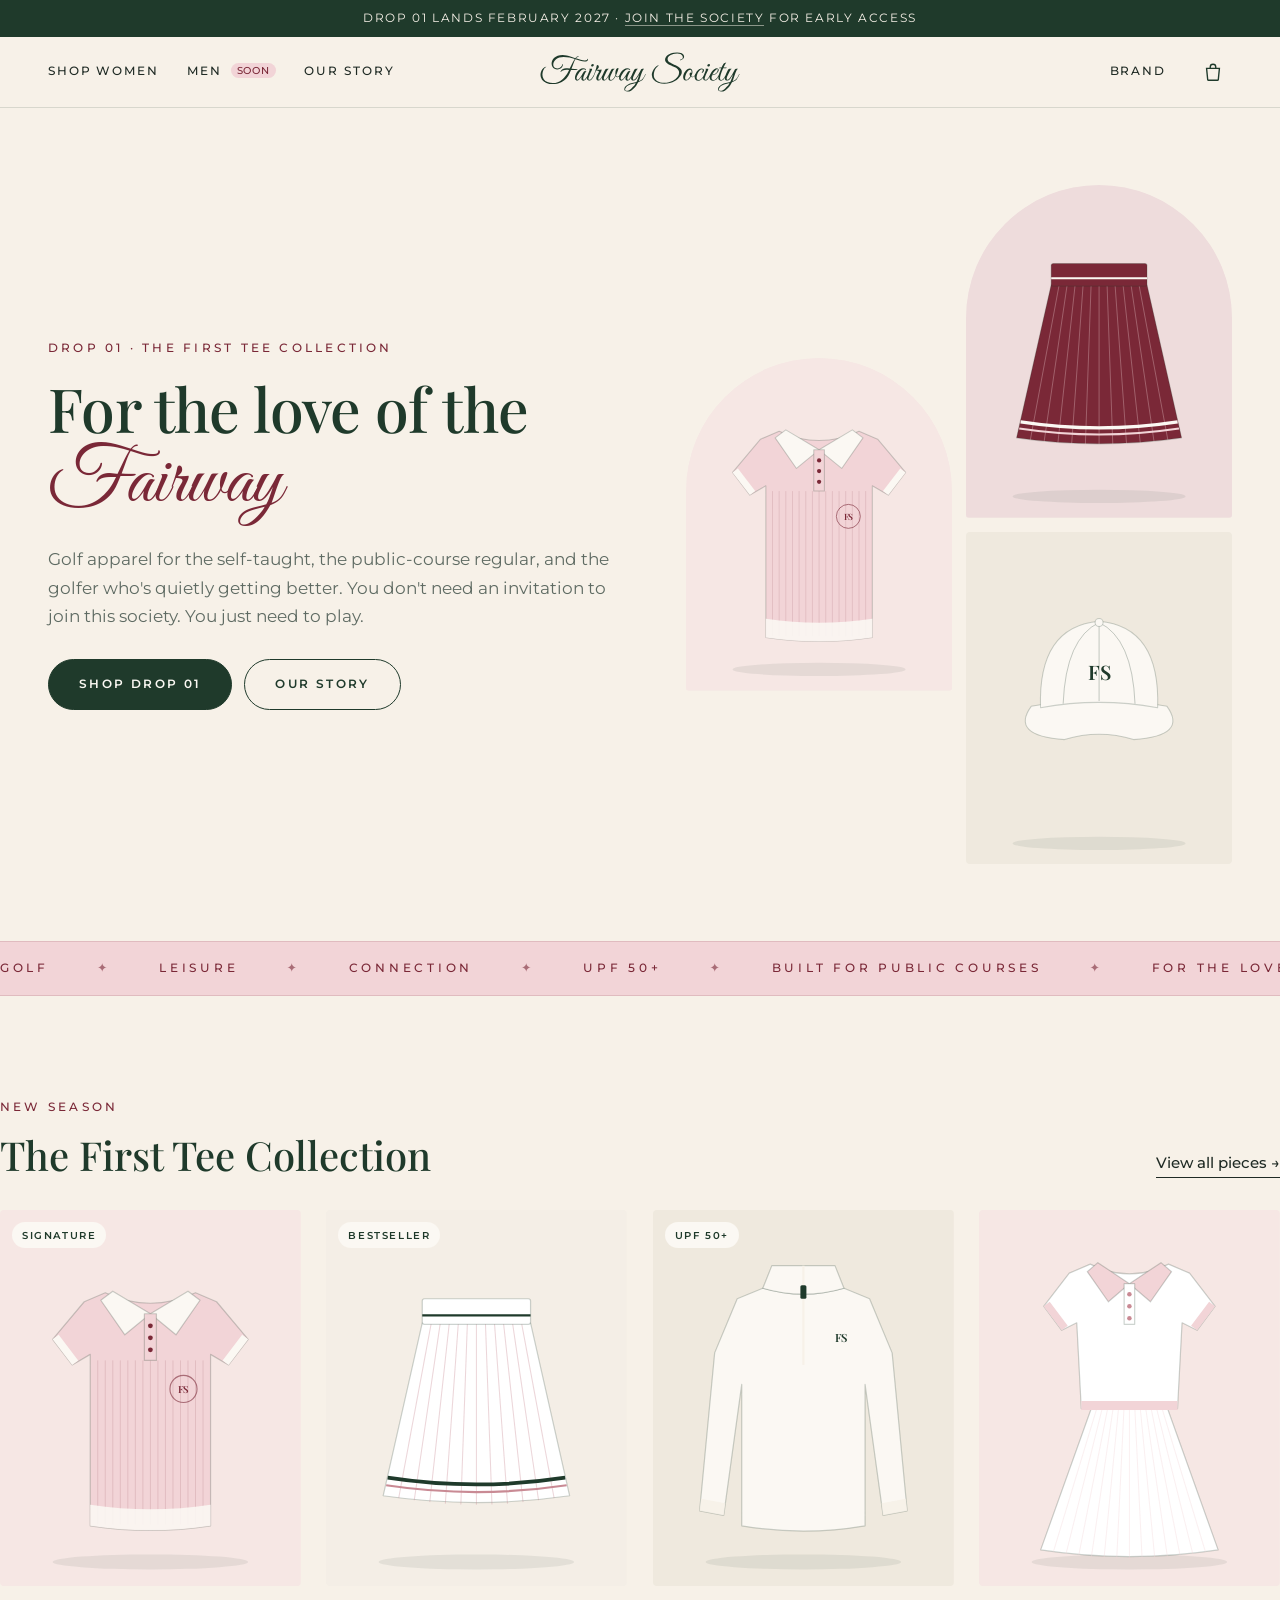
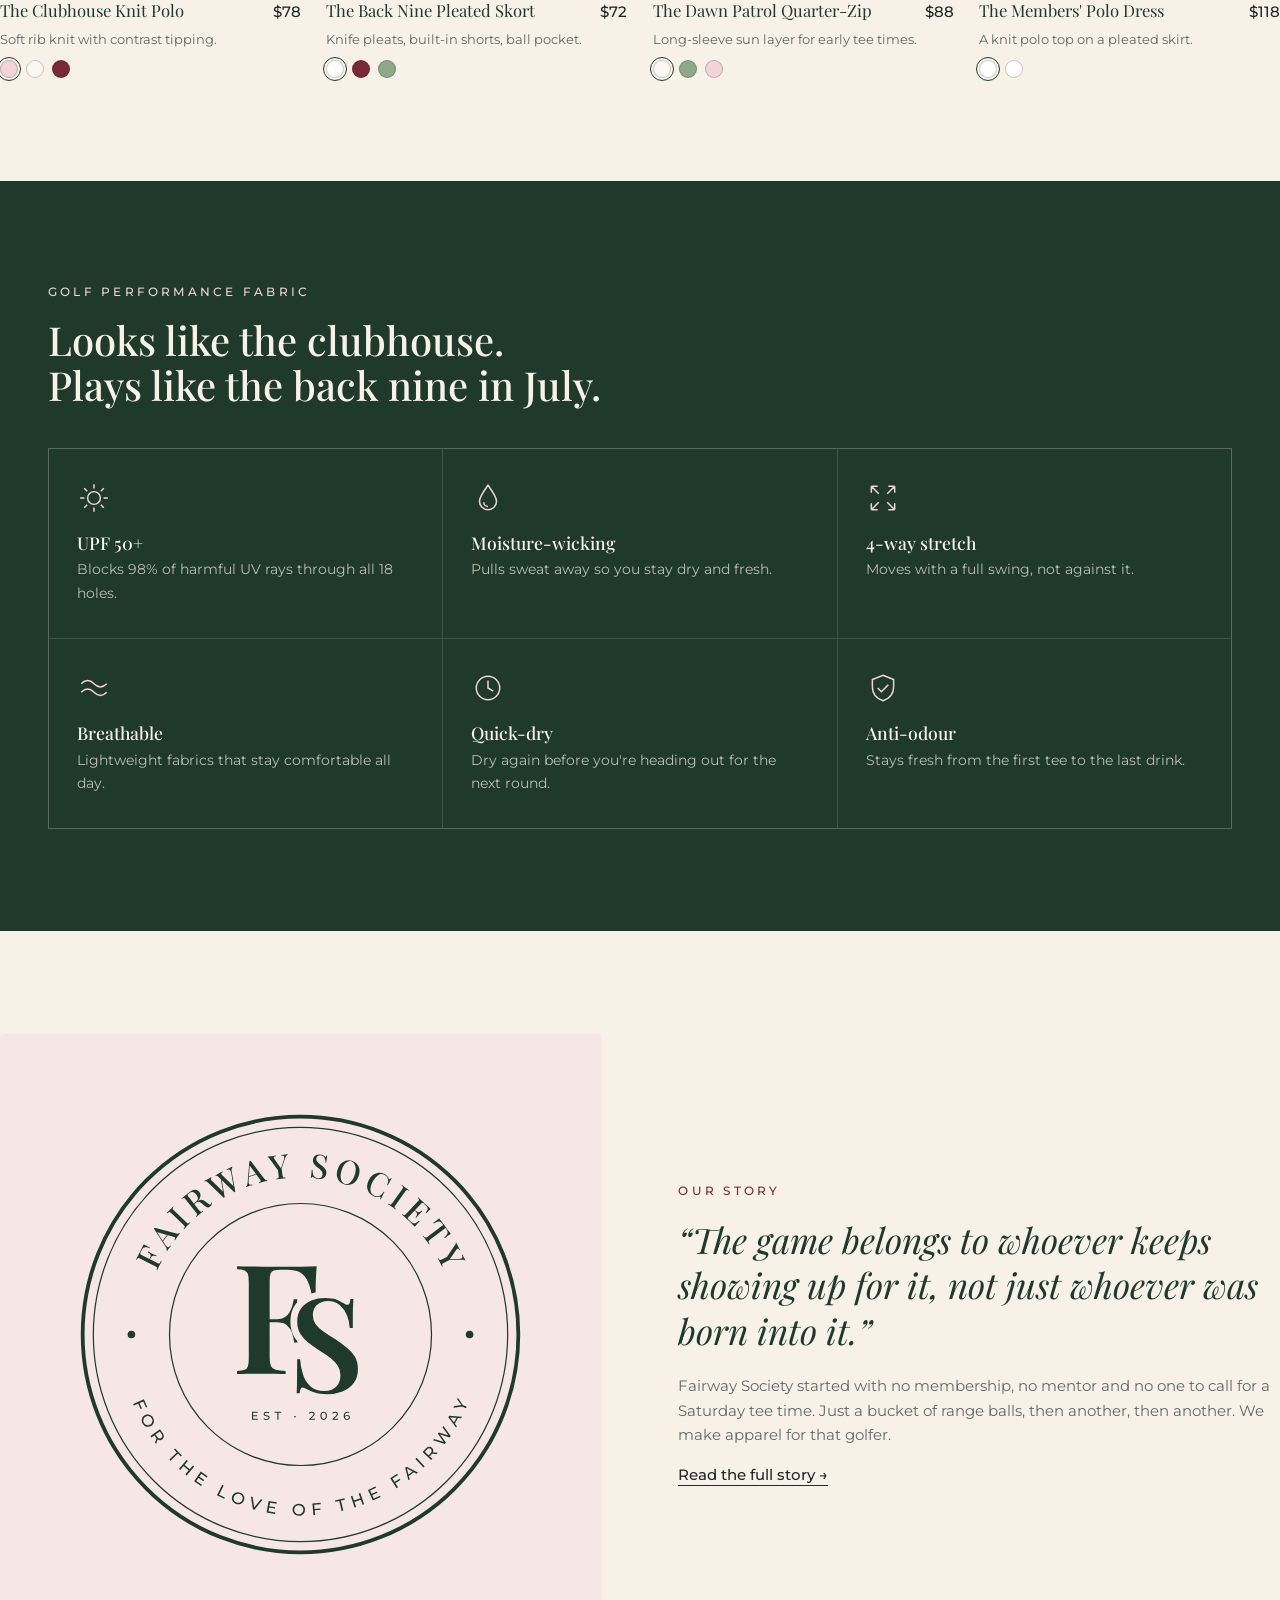
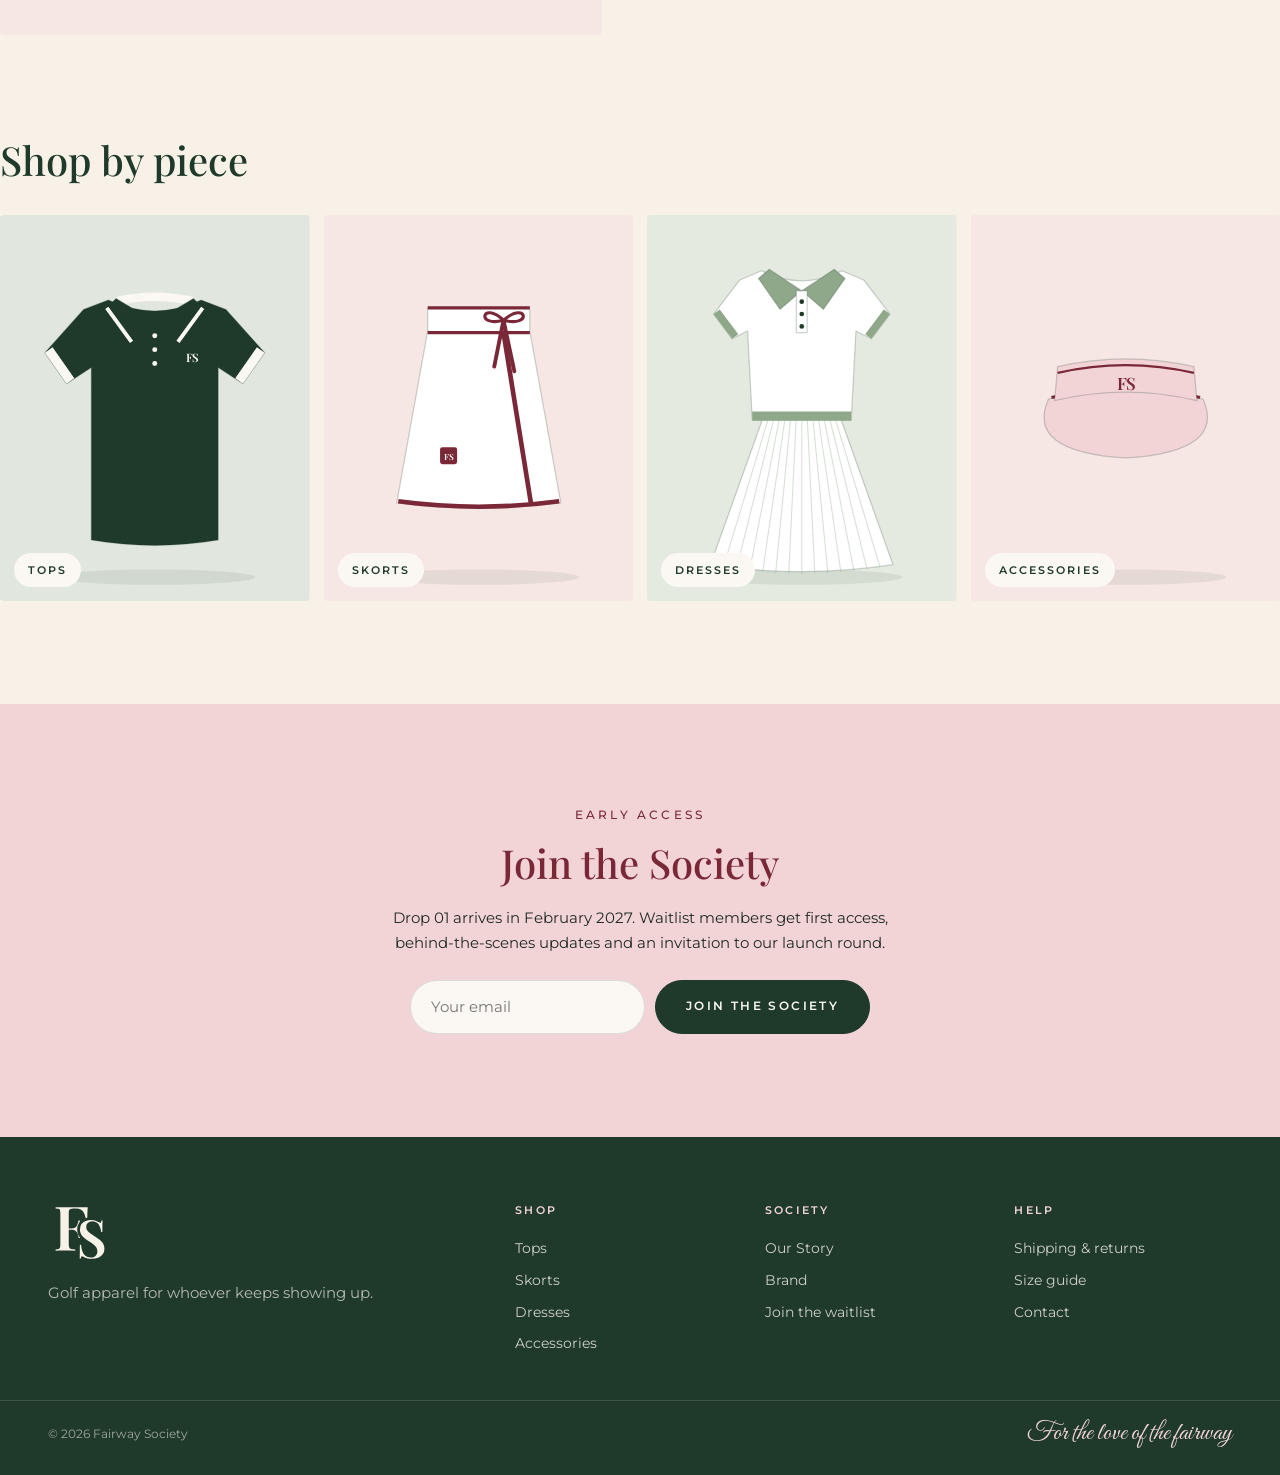
==== index.html @ a72202ad "Add Fairway Society storefront prototype and refined logo system - Logo set (wordmark, stacked, FS m" ====
<!doctype html>
<html lang="en">
<head>
  <meta charset="utf-8">
  <meta name="viewport" content="width=device-width, initial-scale=1">
  <title>Fairway Society — Golf apparel for whoever keeps showing up</title>
  <meta name="description" content="Fairway Society makes golf apparel for young, self-taught, public-course golfers. Drop 01 arrives February 2027.">
  <link rel="icon" href="brand/favicon.svg" type="image/svg+xml">
  <link rel="preconnect" href="https://fonts.googleapis.com">
  <link rel="preconnect" href="https://fonts.gstatic.com" crossorigin>
  <link href="https://fonts.googleapis.com/css2?family=Great+Vibes&family=Montserrat:wght@400;500;600&family=Playfair+Display:ital,wght@0,500;0,600;1,500&display=swap" rel="stylesheet">
  <link rel="stylesheet" href="assets/css/styles.css">
</head>
<body data-page="home">
  <header id="site-header"></header>

  <main>
    <section class="wrap hero">
      <div>
        <p class="eyebrow">Drop 01 · The First Tee Collection</p>
        <h1>For the love of the <em>Fairway</em></h1>
        <p class="lede">Golf apparel for the self-taught, the public-course regular, and the golfer who's quietly getting better. You don't need an invitation to join this society. You just need to play.</p>
        <div class="hero-cta">
          <a class="btn" href="shop.html">Shop Drop 01</a>
          <a class="btn btn-ghost" href="story.html">Our Story</a>
        </div>
      </div>
      <div id="hero-art"></div>
    </section>

    <div class="marquee" aria-hidden="true">
      <div class="marquee-track">
        <span>Golf</span><span>Leisure</span><span>Connection</span><span>UPF 50+</span><span>Built for public courses</span><span>For the love of the fairway</span>
        <span>Golf</span><span>Leisure</span><span>Connection</span><span>UPF 50+</span><span>Built for public courses</span><span>For the love of the fairway</span>
      </div>
    </div>

    <section class="section wrap">
      <div class="section-head">
        <div>
          <p class="eyebrow">New season</p>
          <h2>The First Tee Collection</h2>
        </div>
        <a class="link" href="shop.html">View all pieces →</a>
      </div>
      <div class="grid" id="featured"></div>
    </section>

    <section class="section features">
      <div class="wrap">
        <p class="eyebrow">Golf performance fabric</p>
        <h2>Looks like the clubhouse.<br>Plays like the back nine in July.</h2>
        <div class="feature-grid">
          <div class="feature">
            <svg viewBox="0 0 32 32"><circle cx="16" cy="16" r="6"/><path d="M16 3v4M16 25v4M3 16h4M25 16h4M6.8 6.8l2.8 2.8M22.4 22.4l2.8 2.8M6.8 25.2l2.8-2.8M22.4 9.6l2.8-2.8"/></svg>
            <h3>UPF 50+</h3><p>Blocks 98% of harmful UV rays through all 18 holes.</p>
          </div>
          <div class="feature">
            <svg viewBox="0 0 32 32"><path d="M16 4c5 7 8 11 8 15a8 8 0 0 1-16 0c0-4 3-8 8-15Z"/><path d="M12 20a4 4 0 0 0 4 4"/></svg>
            <h3>Moisture-wicking</h3><p>Pulls sweat away so you stay dry and fresh.</p>
          </div>
          <div class="feature">
            <svg viewBox="0 0 32 32"><path d="M5 5l7 7M27 5l-7 7M5 27l7-7M27 27l-7-7M5 5h6M5 5v6M27 5h-6M27 5v6M5 27h6M5 27v-6M27 27h-6M27 27v-6"/></svg>
            <h3>4-way stretch</h3><p>Moves with a full swing, not against it.</p>
          </div>
          <div class="feature">
            <svg viewBox="0 0 32 32"><path d="M4 12c4-4 8-4 12 0s8 4 12 0M4 20c4-4 8-4 12 0s8 4 12 0"/></svg>
            <h3>Breathable</h3><p>Lightweight fabrics that stay comfortable all day.</p>
          </div>
          <div class="feature">
            <svg viewBox="0 0 32 32"><circle cx="16" cy="16" r="11"/><path d="M16 9v7l5 3"/></svg>
            <h3>Quick-dry</h3><p>Dry again before you're heading out for the next round.</p>
          </div>
          <div class="feature">
            <svg viewBox="0 0 32 32"><path d="M16 4l10 4v7c0 7-4.5 11-10 13-5.5-2-10-6-10-13V8Z"/><path d="M11 16l3.5 3.5L21 13"/></svg>
            <h3>Anti-odour</h3><p>Stays fresh from the first tee to the last drink.</p>
          </div>
        </div>
      </div>
    </section>

    <section class="section wrap">
      <div class="split">
        <div class="badge-panel"><img src="brand/badge-forest.svg" alt="Fairway Society badge: For the love of the fairway, est. 2026"></div>
        <div>
          <p class="eyebrow">Our story</p>
          <p class="quote">“The game belongs to whoever keeps showing up for it, not just whoever was born into it.”</p>
          <p class="muted">Fairway Society started with no membership, no mentor and no one to call for a Saturday tee time. Just a bucket of range balls, then another, then another. We make apparel for that golfer.</p>
          <a class="link" href="story.html">Read the full story →</a>
        </div>
      </div>
    </section>

    <section class="section wrap" style="padding-top:0">
      <div class="section-head"><h2>Shop by piece</h2></div>
      <div class="tiles" id="tiles"></div>
    </section>

    <section class="section join" id="join">
      <div class="wrap">
        <p class="eyebrow">Early access</p>
        <h2>Join the Society</h2>
        <p>Drop 01 arrives in February 2027. Waitlist members get first access, behind-the-scenes updates and an invitation to our launch round.</p>
        <div data-waitlist="home"></div>
      </div>
    </section>
  </main>

  <footer id="site-footer"></footer>

  <script src="assets/js/garments.js"></script>
  <script src="assets/js/products.js"></script>
  <script src="assets/js/app.js"></script>
  <script>
    document.addEventListener("DOMContentLoaded", () => {
      const tiles = [
        ["tops", "Tops", "starter-tipped-polo", 1],
        ["bottoms", "Skorts", "scorecard-wrap-skort", 1],
        ["dresses", "Dresses", "members-polo-dress", 1],
        ["accessories", "Accessories", "society-visor", 1],
      ];
      document.getElementById("tiles").innerHTML = tiles
        .map(([cat, label, id, c]) => {
          const p = getProduct(id);
          return `<a class="tile" href="shop.html?c=${cat}">${productImage(p, c)}<span>${label}</span></a>`;
        })
        .join("");
    });
  </script>
</body>
</html>
---- assets/css/styles.css ----
/* Fairway Society — storefront styles */

:root {
  --forest: #1f3a2b;
  --forest-2: #2c4f3b;
  --sage: #8fa88a;
  --sage-soft: #e4eadf;
  --cream: #f7f1e8;
  --ivory: #fbf8f3;
  --blush: #f2d4d7;
  --blush-soft: #f6e7e4;
  --rose: #c98a94;
  --claret: #7a2837;
  --ink: #1f2a24;
  --muted: #5f6b63;
  --line: rgba(31, 58, 43, 0.14);

  --serif: "Playfair Display", Georgia, serif;
  --sans: "Montserrat", system-ui, sans-serif;
  --script: "Great Vibes", cursive;

  --radius: 4px;
  --gutter: clamp(16px, 4vw, 48px);
  --max: 1280px;
}

* { box-sizing: border-box; }
html { scroll-behavior: smooth; }
body {
  margin: 0;
  background: var(--cream);
  color: var(--ink);
  font: 400 15px/1.65 var(--sans);
  -webkit-font-smoothing: antialiased;
}
img, svg { display: block; max-width: 100%; }
a { color: inherit; text-decoration: none; }
button { font: inherit; color: inherit; cursor: pointer; }
h1, h2, h3 { font-family: var(--serif); font-weight: 500; line-height: 1.12; margin: 0 0 0.5em; color: var(--forest); }
h1 { font-size: clamp(2.2rem, 5vw, 3.8rem); letter-spacing: -0.01em; }
h2 { font-size: clamp(1.7rem, 3.2vw, 2.5rem); }
h3 { font-size: 1.25rem; }
p { margin: 0 0 1em; }
.sr-only { position: absolute; width: 1px; height: 1px; overflow: hidden; clip: rect(0 0 0 0); white-space: nowrap; }
.muted { color: var(--muted); }
.small { font-size: 0.82rem; }
.center { text-align: center; }
.script { font-family: var(--script); font-size: 1.6em; line-height: 1; color: var(--claret); }
.eyebrow { font-size: 0.72rem; letter-spacing: 0.28em; text-transform: uppercase; color: var(--claret); margin-bottom: 1rem; font-weight: 500; }
.link { border-bottom: 1px solid currentColor; padding-bottom: 1px; font-weight: 500; }
.wrap { max-width: var(--max); margin: 0 auto; padding: 0 var(--gutter); }
.section { padding: clamp(56px, 8vw, 104px) 0; }
.section-head { display: flex; align-items: end; justify-content: space-between; gap: 16px; margin-bottom: 32px; flex-wrap: wrap; }
.section-head h2 { margin: 0; }

/* ---------------------------------------------------------------- buttons */
.btn {
  display: inline-flex; align-items: center; justify-content: center; gap: 8px;
  background: var(--forest); color: var(--ivory); border: 1px solid var(--forest);
  padding: 15px 30px; border-radius: 999px;
  font-size: 0.74rem; font-weight: 600; letter-spacing: 0.2em; text-transform: uppercase;
  transition: background 0.2s, color 0.2s, transform 0.2s;
}
.btn:hover { background: var(--forest-2); }
.btn:active { transform: translateY(1px); }
.btn-ghost { background: transparent; color: var(--forest); }
.btn-ghost:hover { background: var(--forest); color: var(--ivory); }
.btn-block { width: 100%; }
.icon-btn { background: none; border: 0; padding: 8px; display: inline-flex; align-items: center; position: relative; color: var(--forest); }

/* ---------------------------------------------------------------- header */
#site-header { position: sticky; top: 0; z-index: 30; background: rgba(247, 241, 232, 0.94); backdrop-filter: blur(8px); border-bottom: 1px solid var(--line); }
.announce { background: var(--forest); color: var(--cream); text-align: center; font-size: 0.72rem; letter-spacing: 0.14em; text-transform: uppercase; padding: 9px 16px; }
.announce a { border-bottom: 1px solid rgba(247, 241, 232, 0.5); }
.header-inner { max-width: var(--max); margin: 0 auto; padding: 10px var(--gutter); display: grid; grid-template-columns: 1fr auto 1fr; align-items: center; gap: 16px; }
.logo img { height: 50px; width: auto; }
.nav { display: flex; gap: 28px; align-items: center; font-size: 0.74rem; letter-spacing: 0.16em; text-transform: uppercase; font-weight: 500; }
.nav-right { justify-content: flex-end; }
.nav a { padding: 6px 0; border-bottom: 1px solid transparent; }
.nav a:hover, .nav a[aria-current="page"] { border-color: var(--forest); }
.soon { font-size: 0.6rem; background: var(--blush); color: var(--claret); padding: 2px 6px; border-radius: 99px; letter-spacing: 0.1em; margin-left: 4px; vertical-align: 1px; }
.bag-count { position: absolute; top: 0; right: -2px; background: var(--claret); color: #fff; font-size: 0.62rem; font-weight: 600; min-width: 17px; height: 17px; border-radius: 99px; display: grid; place-items: center; padding: 0 4px; }
.menu-toggle { display: none; }
.bag-count[hidden], .scrim[hidden] { display: none; }
.mobile-nav { display: flex; flex-direction: column; padding: 8px var(--gutter) 20px; border-top: 1px solid var(--line); }
.mobile-nav a { padding: 12px 0; font-family: var(--serif); font-size: 1.2rem; color: var(--forest); border-bottom: 1px solid var(--line); }
.mobile-nav[hidden] { display: none; }

@media (max-width: 820px) {
  .nav-left, .nav-right a { display: none; }
  .menu-toggle { display: inline-flex; }
  .header-inner { grid-template-columns: auto 1fr auto; }
  .logo { justify-self: center; }
  .logo img { height: 40px; }
}

/* ---------------------------------------------------------------- hero */
.hero { display: grid; grid-template-columns: 1.05fr 1fr; gap: clamp(24px, 5vw, 72px); align-items: center; padding-top: clamp(40px, 6vw, 88px); padding-bottom: clamp(40px, 6vw, 88px); }
.hero h1 em { font-family: var(--script); font-style: normal; font-weight: 400; color: var(--claret); font-size: 1.3em; line-height: 0.8; display: inline-block; }
.hero p.lede { font-size: 1.08rem; max-width: 34em; color: var(--muted); }
.hero-cta { display: flex; gap: 12px; flex-wrap: wrap; margin-top: 28px; }
#hero-art { display: grid; grid-template-columns: 1fr 1fr; grid-template-rows: auto auto; gap: 14px; }
.hero-tile { border-radius: 180px 180px var(--radius) var(--radius); overflow: hidden; transition: transform 0.4s; }
.hero-tile:hover { transform: translateY(-4px); }
.hero-tile.t0 { grid-row: span 2; align-self: center; }
.hero-tile.t2 { border-radius: var(--radius); }
.hero-tile svg { width: 100%; height: auto; }
@media (max-width: 820px) {
  .hero { grid-template-columns: 1fr; }
  #hero-art { order: -1; }
}

/* ---------------------------------------------------------------- marquee */
.marquee { background: var(--blush); color: var(--claret); overflow: hidden; border-block: 1px solid rgba(122, 40, 55, 0.15); }
.marquee-track { display: flex; gap: 48px; padding: 16px 0; width: max-content; animation: slide 38s linear infinite; font-size: 0.78rem; letter-spacing: 0.3em; text-transform: uppercase; font-weight: 500; }
.marquee-track span::after { content: "✦"; margin-left: 48px; opacity: 0.6; }
@keyframes slide { to { transform: translateX(-50%); } }
@media (prefers-reduced-motion: reduce) { .marquee-track { animation: none; } }

/* ---------------------------------------------------------------- product cards */
.grid { display: grid; grid-template-columns: repeat(4, 1fr); gap: clamp(14px, 2vw, 28px); }
@media (max-width: 1024px) { .grid { grid-template-columns: repeat(3, 1fr); } }
@media (max-width: 760px) { .grid { grid-template-columns: repeat(2, 1fr); } }
.card-img { display: block; position: relative; border-radius: var(--radius); overflow: hidden; }
.card-art svg, .card-art img { width: 100%; height: auto; aspect-ratio: 4 / 5; object-fit: cover; transition: transform 0.5s ease; }
.card:hover .card-art svg, .card:hover .card-art img { transform: scale(1.035); }
.tag { position: absolute; top: 12px; left: 12px; z-index: 1; background: var(--ivory); color: var(--forest); font-size: 0.62rem; letter-spacing: 0.16em; text-transform: uppercase; font-weight: 600; padding: 5px 10px; border-radius: 99px; }
.tag.static { position: static; display: inline-block; background: var(--blush); color: var(--claret); margin-bottom: 14px; }
.card-body { padding-top: 14px; }
.card-row { display: flex; justify-content: space-between; gap: 10px; align-items: baseline; }
.card-name { font-family: var(--serif); font-size: 1.04rem; color: var(--forest); line-height: 1.3; }
.price { font-weight: 500; white-space: nowrap; }
.card-body p { margin: 4px 0 10px; }
.swatches { display: flex; gap: 8px; flex-wrap: wrap; }
.swatch { width: 18px; height: 18px; border-radius: 50%; background: var(--c); border: 1px solid rgba(31, 58, 43, 0.25); padding: 0; outline-offset: 2px; }
.swatch.on { outline: 1.5px solid var(--forest); }
.swatches.lg .swatch { width: 30px; height: 30px; outline-offset: 3px; }

/* ---------------------------------------------------------------- features */
.features { background: var(--forest); color: var(--cream); }
.features h2, .features h3 { color: var(--cream); }
.features .eyebrow { color: var(--blush); }
.feature-grid { display: grid; grid-template-columns: repeat(3, 1fr); gap: 1px; background: rgba(247, 241, 232, 0.14); border: 1px solid rgba(247, 241, 232, 0.14); margin-top: 40px; }
.feature { background: var(--forest); padding: 32px 28px; }
.feature svg { width: 34px; height: 34px; margin-bottom: 18px; stroke: var(--blush); fill: none; stroke-width: 1.4; }
.feature h3 { font-size: 1.1rem; margin-bottom: 6px; }
.feature p { color: rgba(247, 241, 232, 0.72); font-size: 0.9rem; margin: 0; }
@media (max-width: 760px) { .feature-grid { grid-template-columns: 1fr 1fr; } .feature { padding: 24px 18px; } }

/* ---------------------------------------------------------------- split / story */
.split { display: grid; grid-template-columns: 1fr 1fr; gap: clamp(28px, 6vw, 96px); align-items: center; }
@media (max-width: 820px) { .split { grid-template-columns: 1fr; } }
.quote { font-family: var(--serif); font-style: italic; font-size: clamp(1.5rem, 3vw, 2.2rem); line-height: 1.3; color: var(--forest); margin: 0 0 20px; }
.badge-panel { background: var(--blush-soft); border-radius: var(--radius); aspect-ratio: 1; display: grid; place-items: center; padding: 12%; }

.tiles { display: grid; grid-template-columns: repeat(4, 1fr); gap: 14px; }
@media (max-width: 760px) { .tiles { grid-template-columns: 1fr 1fr; } }
.tile { position: relative; border-radius: var(--radius); overflow: hidden; }
.tile svg { width: 100%; height: auto; aspect-ratio: 4 / 5; }
.tile span { position: absolute; left: 14px; bottom: 14px; background: var(--ivory); padding: 8px 14px; border-radius: 99px; font-size: 0.7rem; letter-spacing: 0.18em; text-transform: uppercase; font-weight: 600; color: var(--forest); }

/* ---------------------------------------------------------------- join */
.join { background: var(--blush); text-align: center; }
.join h2 { color: var(--claret); }
.join p { max-width: 36em; margin-inline: auto; }
.waitlist { display: flex; gap: 10px; max-width: 460px; margin: 24px auto 0; }
.waitlist input { flex: 1; min-width: 0; border: 1px solid var(--line); background: var(--ivory); border-radius: 999px; padding: 14px 20px; font: inherit; color: var(--ink); }
.waitlist input:focus { outline: 2px solid var(--forest); outline-offset: 1px; }
@media (max-width: 520px) { .waitlist { flex-direction: column; } }
.joined { margin-top: 20px; }

/* ---------------------------------------------------------------- shop */
.shop-head { padding: clamp(40px, 6vw, 72px) 0 24px; text-align: center; }
.shop-head p { color: var(--muted); max-width: 36em; margin-inline: auto; }
.toolbar { display: flex; justify-content: space-between; align-items: center; gap: 16px; padding: 16px 0; border-block: 1px solid var(--line); margin-bottom: 32px; flex-wrap: wrap; }
#chips { display: flex; gap: 8px; flex-wrap: wrap; }
.chip { border: 1px solid var(--line); background: transparent; border-radius: 99px; padding: 8px 16px; font-size: 0.74rem; letter-spacing: 0.1em; text-transform: uppercase; font-weight: 500; }
.chip.on { background: var(--forest); border-color: var(--forest); color: var(--ivory); }
.toolbar-right { display: flex; gap: 16px; align-items: center; font-size: 0.82rem; }
select { font: inherit; border: 1px solid var(--line); background: var(--ivory); border-radius: 99px; padding: 8px 14px; color: var(--ink); }
.coming-soon { text-align: center; max-width: 560px; margin: 0 auto; padding: clamp(56px, 8vw, 104px) 0; }
.coming-soon img { margin: 0 auto 24px; }
.coming-soon .link { display: inline-block; margin-top: 28px; }

/* ---------------------------------------------------------------- product page */
.crumbs { font-size: 0.74rem; letter-spacing: 0.12em; text-transform: uppercase; color: var(--muted); padding: 24px 0; }
.crumbs a:hover { color: var(--forest); }
.pdp { display: grid; grid-template-columns: 1.15fr 1fr; gap: clamp(28px, 5vw, 80px); align-items: start; }
.pdp-media { position: sticky; top: 130px; }
.pdp-art svg, .pdp-art img { width: 100%; height: auto; aspect-ratio: 4 / 5; border-radius: var(--radius); object-fit: cover; }
.pdp-price { font-size: 1.25rem; font-weight: 500; margin-bottom: 18px; }
.opt { margin: 24px 0; }
.opt-label { font-size: 0.78rem; letter-spacing: 0.12em; text-transform: uppercase; margin-bottom: 12px; display: flex; justify-content: space-between; }
.opt-label strong { font-weight: 600; letter-spacing: 0.04em; text-transform: none; font-size: 0.9rem; margin-left: 6px; margin-right: auto; }
.sizes { display: flex; gap: 8px; flex-wrap: wrap; border-radius: var(--radius); }
.sizes.need { animation: nudge 0.4s; }
.sizes.need .size { border-color: var(--claret); }
@keyframes nudge { 25% { transform: translateX(-4px); } 75% { transform: translateX(4px); } }
.size { min-width: 56px; padding: 12px 14px; border: 1px solid var(--line); background: var(--ivory); border-radius: var(--radius); font-weight: 500; }
.size.on { background: var(--forest); color: var(--ivory); border-color: var(--forest); }
.add { margin: 8px 0 12px; }
.accordions { margin-top: 28px; border-top: 1px solid var(--line); }
details { border-bottom: 1px solid var(--line); padding: 16px 0; }
summary { cursor: pointer; font-size: 0.78rem; letter-spacing: 0.14em; text-transform: uppercase; font-weight: 600; list-style: none; display: flex; justify-content: space-between; }
summary::after { content: "+"; font-size: 1.1rem; font-weight: 400; }
details[open] summary::after { content: "−"; }
details p, details ul { margin: 12px 0 0; color: var(--muted); }
details ul { padding-left: 18px; }
@media (max-width: 820px) { .pdp { grid-template-columns: 1fr; } .pdp-media { position: static; } }

/* ---------------------------------------------------------------- bag drawer */
.scrim { position: fixed; inset: 0; background: rgba(31, 42, 36, 0.4); z-index: 40; }
.drawer { position: fixed; top: 0; right: 0; bottom: 0; width: min(420px, 100vw); background: var(--ivory); z-index: 50; display: flex; flex-direction: column; transform: translateX(100%); transition: transform 0.35s cubic-bezier(0.2, 0.7, 0.2, 1); visibility: hidden; }
.drawer.open { visibility: visible; box-shadow: -20px 0 50px rgba(0, 0, 0, 0.08); }
.drawer.open { transform: none; }
.drawer header { display: flex; justify-content: space-between; align-items: center; padding: 20px 24px; border-bottom: 1px solid var(--line); }
.drawer header h2 { font-size: 1.4rem; margin: 0; }
.ship-meter { padding: 0 24px; }
.ship-meter p { font-size: 0.82rem; margin: 16px 0 8px; }
.meter { height: 4px; background: var(--blush-soft); border-radius: 9px; overflow: hidden; }
.meter span { display: block; height: 100%; background: var(--claret); transition: width 0.4s; }
.drawer-lines { flex: 1; overflow-y: auto; padding: 8px 24px; }
.line { display: grid; grid-template-columns: 84px 1fr auto; gap: 14px; padding: 16px 0; border-bottom: 1px solid var(--line); }
.line-img svg { width: 84px; height: auto; border-radius: var(--radius); }
.line-info { display: flex; flex-direction: column; gap: 2px; font-size: 0.86rem; }
.line-name { font-family: var(--serif); font-size: 1rem; color: var(--forest); }
.line-price { font-weight: 500; font-size: 0.9rem; }
.qty { display: inline-flex; align-items: center; border: 1px solid var(--line); border-radius: 99px; margin-top: 8px; width: max-content; }
.qty button { background: none; border: 0; width: 30px; height: 30px; }
.qty span { min-width: 18px; text-align: center; font-size: 0.85rem; }
.drawer-foot { padding: 20px 24px 28px; border-top: 1px solid var(--line); }
.subtotal { display: flex; justify-content: space-between; font-weight: 600; margin-bottom: 4px; }
.empty { text-align: center; padding: 60px 0; }
.empty img { margin: 0 auto 16px; opacity: 0.8; }

/* ---------------------------------------------------------------- modal / toast */
.modal-wrap { position: fixed; inset: 0; z-index: 60; background: rgba(31, 42, 36, 0.45); display: grid; place-items: center; padding: 16px; }
.modal { background: var(--ivory); border-radius: 8px; max-width: 480px; width: 100%; padding: 44px 32px 36px; text-align: center; position: relative; }
.modal-close { position: absolute; top: 10px; right: 10px; }
.modal-badge { margin: 0 auto 16px; }
.modal h2 { font-size: 1.6rem; }
.toast { position: fixed; bottom: 24px; left: 50%; transform: translate(-50%, 20px); background: var(--forest); color: var(--cream); padding: 12px 22px; border-radius: 99px; font-size: 0.86rem; opacity: 0; transition: all 0.3s; z-index: 70; max-width: calc(100vw - 32px); }
.toast.show { opacity: 1; transform: translate(-50%, 0); }

/* ---------------------------------------------------------------- story */
.story-hero { text-align: center; padding: clamp(56px, 8vw, 110px) 0 clamp(32px, 5vw, 64px); }
.story-hero p { color: var(--muted); max-width: 32em; margin: 0 auto; font-size: 1.05rem; }
.prose { max-width: 680px; margin: 0 auto; font-size: 1.05rem; line-height: 1.85; }
.prose p:first-child::first-letter { font-family: var(--serif); font-size: 4.2em; float: left; line-height: 0.85; margin: 6px 10px 0 0; color: var(--claret); }
.pull { font-family: var(--serif); font-style: italic; font-size: clamp(1.4rem, 2.6vw, 1.9rem); line-height: 1.35; color: var(--forest); border-left: 2px solid var(--rose); padding-left: 24px; margin: 40px 0; }
.timeline { display: grid; grid-template-columns: repeat(4, 1fr); gap: 1px; background: var(--line); border: 1px solid var(--line); }
.milestone { background: var(--cream); padding: 24px 20px; }
.milestone.now { background: var(--blush-soft); }
.milestone time { font-size: 0.68rem; letter-spacing: 0.16em; text-transform: uppercase; color: var(--claret); font-weight: 600; }
.milestone h3 { margin: 8px 0 6px; font-size: 1.1rem; }
.milestone p { font-size: 0.86rem; color: var(--muted); margin: 0; }
@media (max-width: 900px) { .timeline { grid-template-columns: 1fr 1fr; } }
@media (max-width: 480px) { .timeline { grid-template-columns: 1fr; } }
.founder { text-align: center; }
.founder .script { font-size: 2.4rem; display: block; margin-top: 12px; }

/* ---------------------------------------------------------------- brand guide */
.logo-grid { display: grid; grid-template-columns: repeat(2, 1fr); gap: 16px; }
@media (max-width: 760px) { .logo-grid { grid-template-columns: 1fr; } }
.logo-card { border-radius: var(--radius); overflow: hidden; border: 1px solid var(--line); background: var(--ivory); }
.logo-stage { display: grid; place-items: center; padding: 48px 32px; min-height: 260px; }
.logo-stage img { max-height: 180px; width: auto; }
.logo-stage.wide img { width: 100%; max-width: 440px; max-height: none; }
.logo-meta { padding: 18px 22px; border-top: 1px solid var(--line); display: flex; justify-content: space-between; align-items: center; gap: 12px; flex-wrap: wrap; }
.logo-meta h3 { margin: 0 0 2px; font-size: 1.05rem; }
.logo-meta p { margin: 0; font-size: 0.84rem; color: var(--muted); }
.logo-meta .dl { display: flex; gap: 12px; font-size: 0.74rem; letter-spacing: 0.1em; text-transform: uppercase; font-weight: 600; }
.palette { display: grid; grid-template-columns: repeat(6, 1fr); gap: 12px; }
@media (max-width: 760px) { .palette { grid-template-columns: repeat(3, 1fr); } }
.chip-color { border-radius: var(--radius); overflow: hidden; border: 1px solid var(--line); background: var(--ivory); }
.chip-color div { aspect-ratio: 1; }
.chip-color p { margin: 0; padding: 10px 12px; font-size: 0.8rem; }
.chip-color code { color: var(--muted); font-size: 0.74rem; }
.type-row { display: grid; grid-template-columns: 200px 1fr; gap: 24px; padding: 24px 0; border-bottom: 1px solid var(--line); align-items: baseline; }
@media (max-width: 640px) { .type-row { grid-template-columns: 1fr; gap: 6px; } }
.type-row .label { font-size: 0.72rem; letter-spacing: 0.16em; text-transform: uppercase; color: var(--muted); }
.rules { display: grid; grid-template-columns: 1fr 1fr; gap: 16px; }
@media (max-width: 760px) { .rules { grid-template-columns: 1fr; } }
.rule-card { background: var(--ivory); border: 1px solid var(--line); border-radius: var(--radius); padding: 24px; }
.rule-card h3 { font-size: 1.05rem; }
.rule-card ul { margin: 0; padding-left: 18px; color: var(--muted); }
.rule-card li { margin-bottom: 6px; }
.compare { display: grid; grid-template-columns: 1fr 1fr; gap: 16px; }
@media (max-width: 760px) { .compare { grid-template-columns: 1fr; } }
.compare figure { margin: 0; border-radius: var(--radius); overflow: hidden; border: 1px solid var(--line); background: var(--ivory); }
.compare figcaption { padding: 16px 20px; font-size: 0.88rem; color: var(--muted); }
.compare figcaption strong { color: var(--forest); display: block; font-family: var(--serif); font-size: 1.05rem; font-weight: 500; }

/* ---------------------------------------------------------------- footer */
#site-footer { background: var(--forest); color: var(--cream); margin-top: 0; }
.footer-inner { max-width: var(--max); margin: 0 auto; padding: 64px var(--gutter) 40px; display: grid; grid-template-columns: 2fr 1fr 1fr 1fr; gap: 32px; }
.footer-brand p { color: rgba(247, 241, 232, 0.7); margin-top: 16px; max-width: 22em; }
#site-footer h4 { font-size: 0.7rem; letter-spacing: 0.2em; text-transform: uppercase; margin: 0 0 14px; color: var(--blush); font-weight: 600; }
#site-footer .footer-inner a { display: block; padding: 4px 0; color: rgba(247, 241, 232, 0.82); font-size: 0.9rem; }
#site-footer .footer-inner a:hover { color: #fff; }
.footer-base { max-width: var(--max); margin: 0 auto; padding: 20px var(--gutter) 28px; border-top: 1px solid rgba(247, 241, 232, 0.14); display: flex; justify-content: space-between; align-items: center; font-size: 0.78rem; color: rgba(247, 241, 232, 0.6); gap: 16px; flex-wrap: wrap; }
.footer-base .script { color: var(--blush); font-size: 1.6rem; }
@media (max-width: 760px) { .footer-inner { grid-template-columns: 1fr 1fr; } .footer-brand { grid-column: 1 / -1; } }
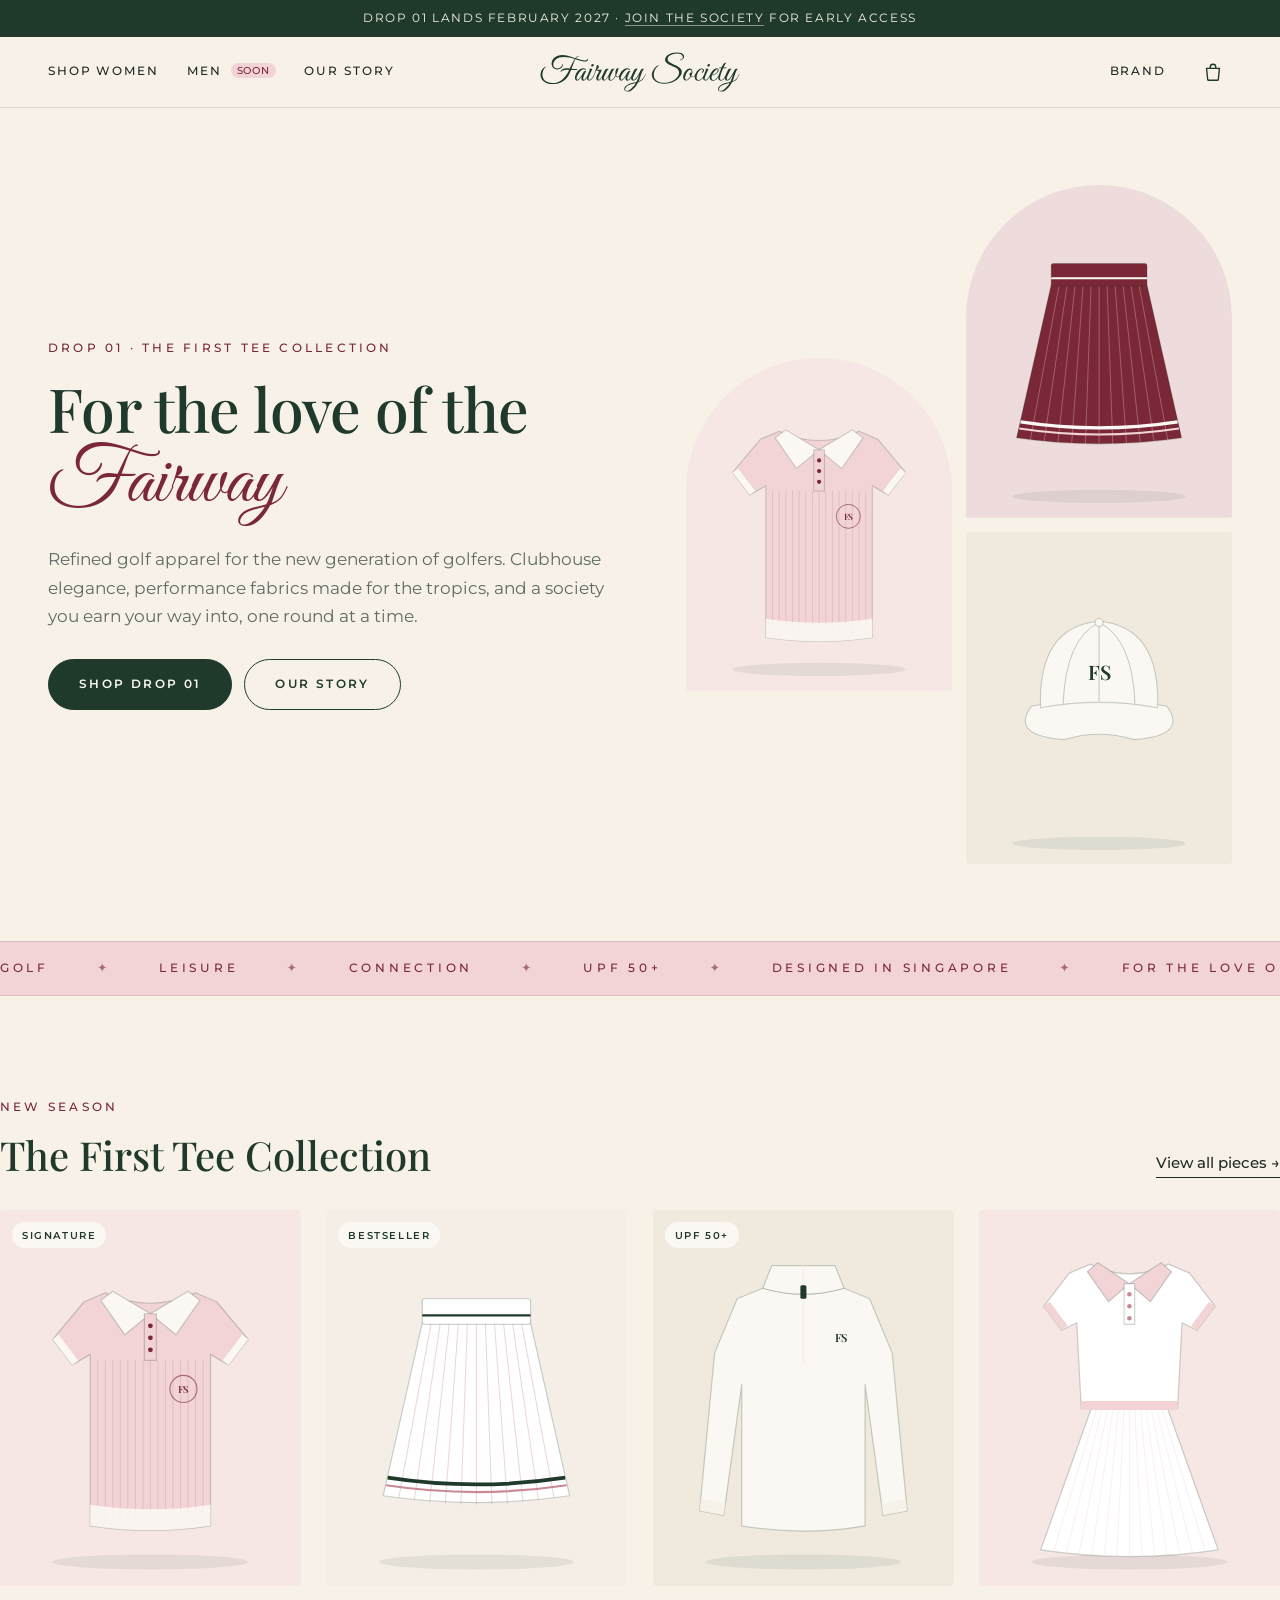
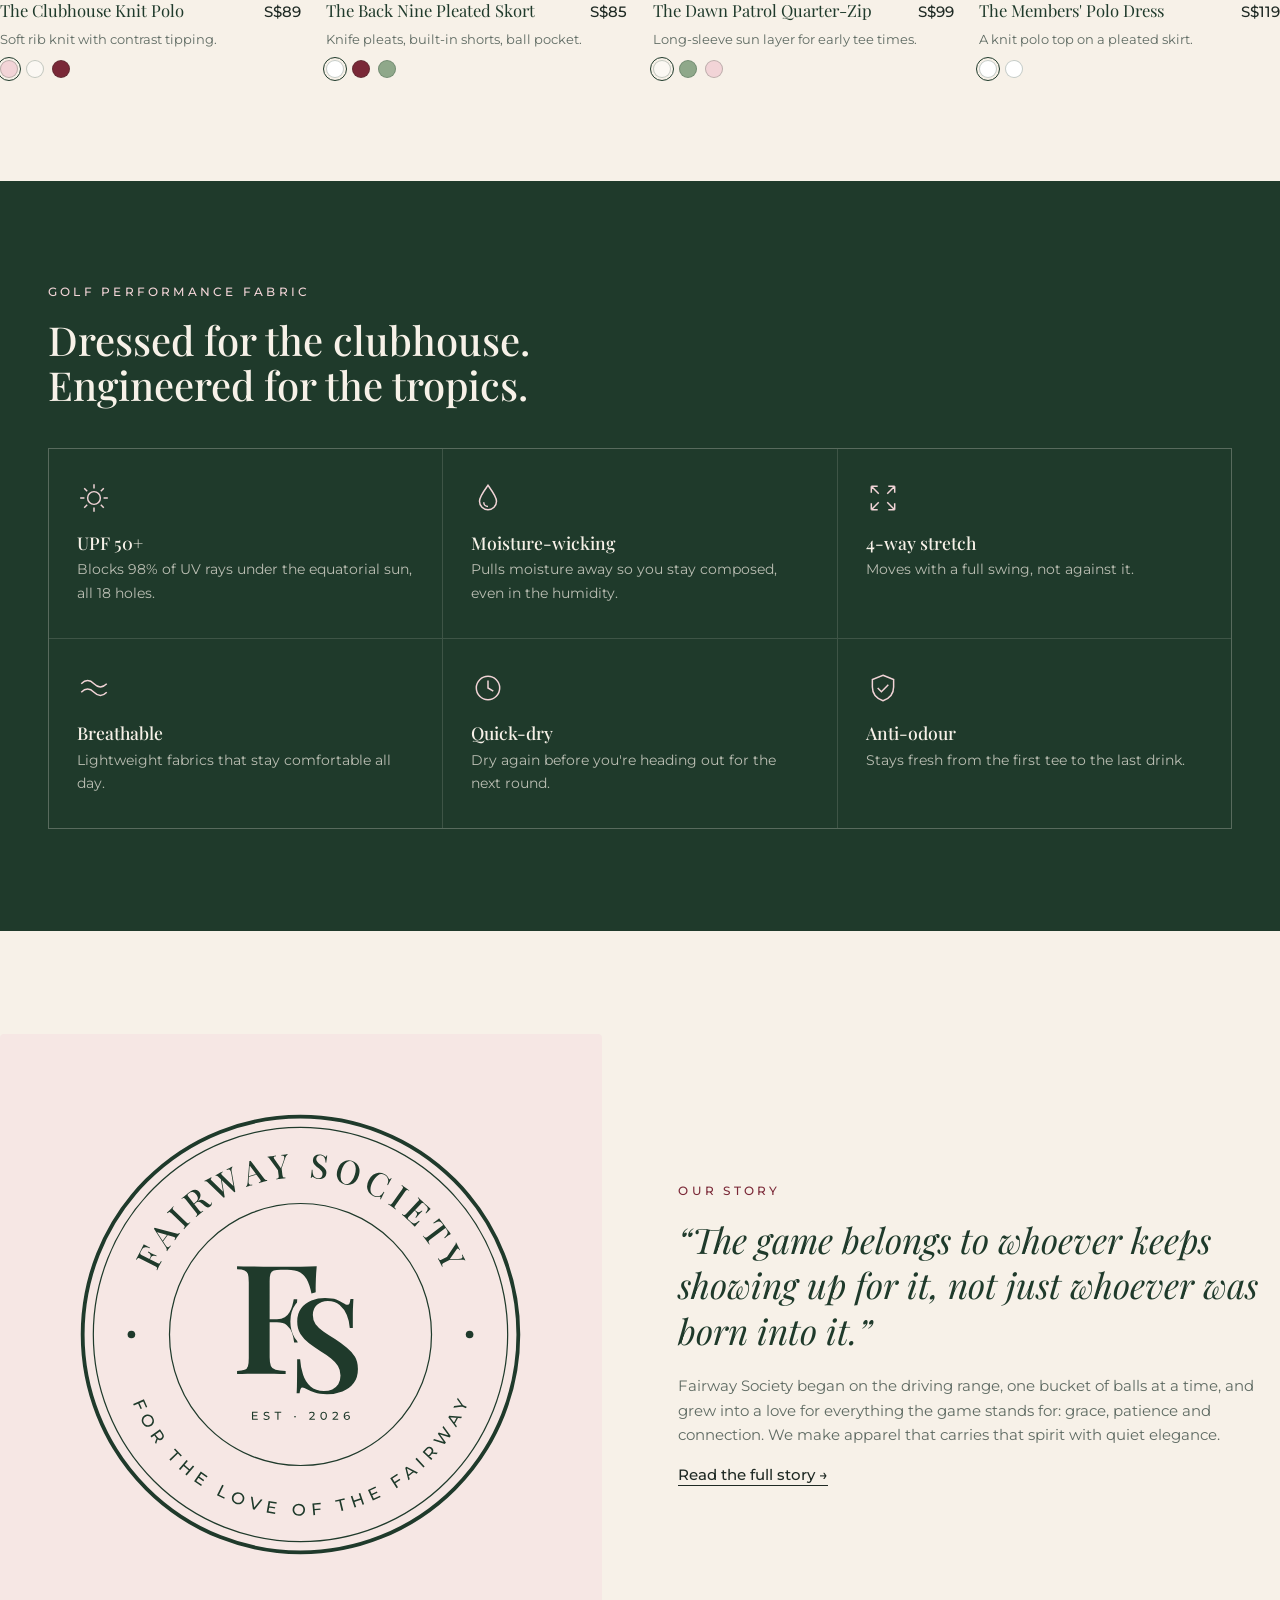
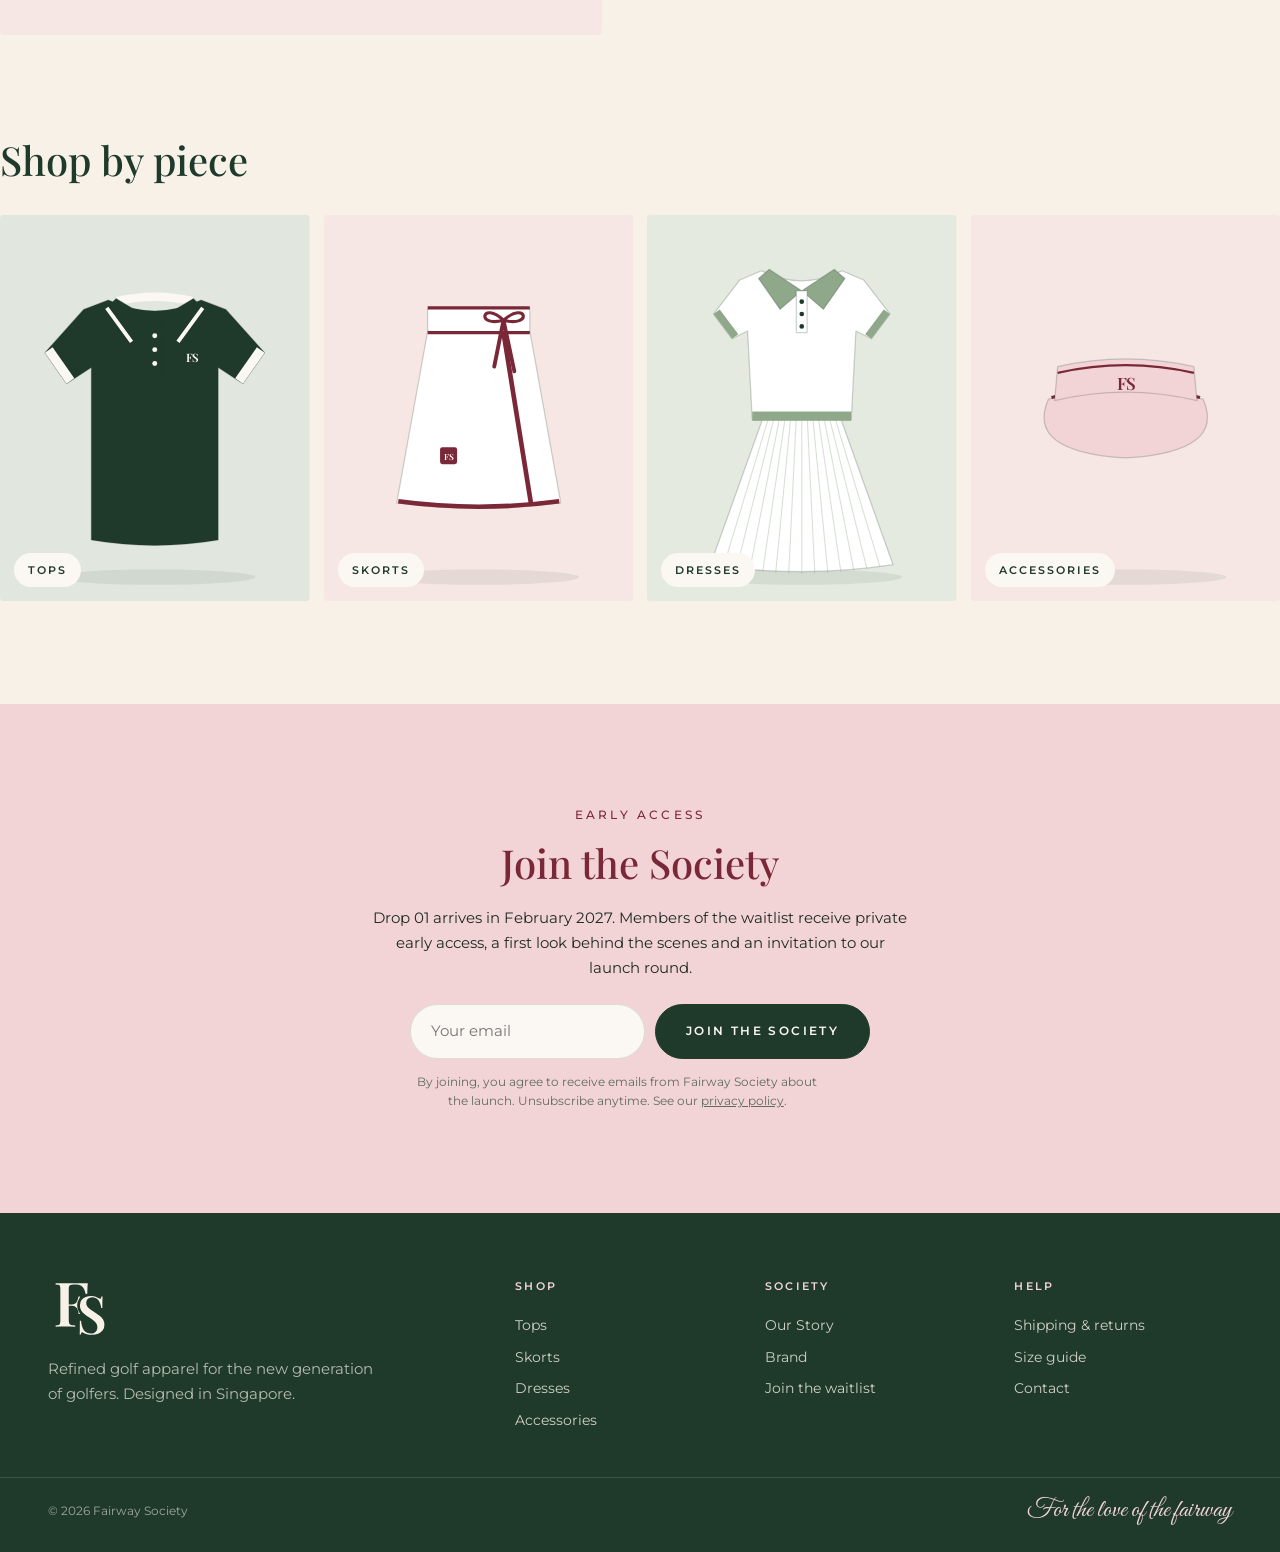
==== commit 78263efc: "Localise for Singapore, add monogram options, refine tone - SGD pricing, free delivery from S$100, G" ====
--- a/index.html
+++ b/index.html
@@ -3,8 +3,8 @@
 <head>
   <meta charset="utf-8">
   <meta name="viewport" content="width=device-width, initial-scale=1">
-  <title>Fairway Society — Golf apparel for whoever keeps showing up</title>
-  <meta name="description" content="Fairway Society makes golf apparel for young, self-taught, public-course golfers. Drop 01 arrives February 2027.">
+  <title>Fairway Society — Refined golf apparel, designed in Singapore</title>
+  <meta name="description" content="Fairway Society makes refined golf apparel for the new generation of golfers. Designed in Singapore. Drop 01 arrives February 2027.">
   <link rel="icon" href="brand/favicon.svg" type="image/svg+xml">
   <link rel="preconnect" href="https://fonts.googleapis.com">
   <link rel="preconnect" href="https://fonts.gstatic.com" crossorigin>
@@ -19,7 +19,7 @@
       <div>
         <p class="eyebrow">Drop 01 · The First Tee Collection</p>
         <h1>For the love of the <em>Fairway</em></h1>
-        <p class="lede">Golf apparel for the self-taught, the public-course regular, and the golfer who's quietly getting better. You don't need an invitation to join this society. You just need to play.</p>
+        <p class="lede">Refined golf apparel for the new generation of golfers. Clubhouse elegance, performance fabrics made for the tropics, and a society you earn your way into, one round at a time.</p>
         <div class="hero-cta">
           <a class="btn" href="shop.html">Shop Drop 01</a>
           <a class="btn btn-ghost" href="story.html">Our Story</a>
@@ -30,8 +30,8 @@
 
     <div class="marquee" aria-hidden="true">
       <div class="marquee-track">
-        <span>Golf</span><span>Leisure</span><span>Connection</span><span>UPF 50+</span><span>Built for public courses</span><span>For the love of the fairway</span>
-        <span>Golf</span><span>Leisure</span><span>Connection</span><span>UPF 50+</span><span>Built for public courses</span><span>For the love of the fairway</span>
+        <span>Golf</span><span>Leisure</span><span>Connection</span><span>UPF 50+</span><span>Designed in Singapore</span><span>For the love of the fairway</span>
+        <span>Golf</span><span>Leisure</span><span>Connection</span><span>UPF 50+</span><span>Designed in Singapore</span><span>For the love of the fairway</span>
       </div>
     </div>
 
@@ -49,15 +49,15 @@
     <section class="section features">
       <div class="wrap">
         <p class="eyebrow">Golf performance fabric</p>
-        <h2>Looks like the clubhouse.<br>Plays like the back nine in July.</h2>
+        <h2>Dressed for the clubhouse.<br>Engineered for the tropics.</h2>
         <div class="feature-grid">
           <div class="feature">
             <svg viewBox="0 0 32 32"><circle cx="16" cy="16" r="6"/><path d="M16 3v4M16 25v4M3 16h4M25 16h4M6.8 6.8l2.8 2.8M22.4 22.4l2.8 2.8M6.8 25.2l2.8-2.8M22.4 9.6l2.8-2.8"/></svg>
-            <h3>UPF 50+</h3><p>Blocks 98% of harmful UV rays through all 18 holes.</p>
+            <h3>UPF 50+</h3><p>Blocks 98% of UV rays under the equatorial sun, all 18 holes.</p>
           </div>
           <div class="feature">
             <svg viewBox="0 0 32 32"><path d="M16 4c5 7 8 11 8 15a8 8 0 0 1-16 0c0-4 3-8 8-15Z"/><path d="M12 20a4 4 0 0 0 4 4"/></svg>
-            <h3>Moisture-wicking</h3><p>Pulls sweat away so you stay dry and fresh.</p>
+            <h3>Moisture-wicking</h3><p>Pulls moisture away so you stay composed, even in the humidity.</p>
           </div>
           <div class="feature">
             <svg viewBox="0 0 32 32"><path d="M5 5l7 7M27 5l-7 7M5 27l7-7M27 27l-7-7M5 5h6M5 5v6M27 5h-6M27 5v6M5 27h6M5 27v-6M27 27h-6M27 27v-6"/></svg>
@@ -85,7 +85,7 @@
         <div>
           <p class="eyebrow">Our story</p>
           <p class="quote">“The game belongs to whoever keeps showing up for it, not just whoever was born into it.”</p>
-          <p class="muted">Fairway Society started with no membership, no mentor and no one to call for a Saturday tee time. Just a bucket of range balls, then another, then another. We make apparel for that golfer.</p>
+          <p class="muted">Fairway Society began on the driving range, one bucket of balls at a time, and grew into a love for everything the game stands for: grace, patience and connection. We make apparel that carries that spirit with quiet elegance.</p>
           <a class="link" href="story.html">Read the full story →</a>
         </div>
       </div>
@@ -100,7 +100,7 @@
       <div class="wrap">
         <p class="eyebrow">Early access</p>
         <h2>Join the Society</h2>
-        <p>Drop 01 arrives in February 2027. Waitlist members get first access, behind-the-scenes updates and an invitation to our launch round.</p>
+        <p>Drop 01 arrives in February 2027. Members of the waitlist receive private early access, a first look behind the scenes and an invitation to our launch round.</p>
         <div data-waitlist="home"></div>
       </div>
     </section>
--- a/assets/css/styles.css
+++ b/assets/css/styles.css
@@ -166,7 +166,10 @@
 .waitlist { display: flex; gap: 10px; max-width: 460px; margin: 24px auto 0; }
 .waitlist input { flex: 1; min-width: 0; border: 1px solid var(--line); background: var(--ivory); border-radius: 999px; padding: 14px 20px; font: inherit; color: var(--ink); }
 .waitlist input:focus { outline: 2px solid var(--forest); outline-offset: 1px; }
-@media (max-width: 520px) { .waitlist { flex-direction: column; } }
+@media (max-width: 520px) { .waitlist { flex-direction: column; } .waitlist .consent { flex-basis: auto; } }
+.waitlist { flex-wrap: wrap; }
+.waitlist .consent { flex-basis: 100%; margin: 4px 0 0; font-size: 0.72rem; color: var(--muted); text-align: center; }
+.waitlist .consent a { text-decoration: underline; }
 .joined { margin-top: 20px; }
 
 /* ---------------------------------------------------------------- shop */
@@ -301,3 +304,18 @@
 .footer-base { max-width: var(--max); margin: 0 auto; padding: 20px var(--gutter) 28px; border-top: 1px solid rgba(247, 241, 232, 0.14); display: flex; justify-content: space-between; align-items: center; font-size: 0.78rem; color: rgba(247, 241, 232, 0.6); gap: 16px; flex-wrap: wrap; }
 .footer-base .script { color: var(--blush); font-size: 1.6rem; }
 @media (max-width: 760px) { .footer-inner { grid-template-columns: 1fr 1fr; } .footer-brand { grid-column: 1 / -1; } }
+
+/* monogram options on the brand page */
+.mono-grid { display: grid; grid-template-columns: repeat(5, 1fr); gap: 14px; }
+@media (max-width: 1100px) { .mono-grid { grid-template-columns: repeat(3, 1fr); } }
+@media (max-width: 640px) { .mono-grid { grid-template-columns: 1fr 1fr; } }
+.mono { margin: 0; border: 1px solid var(--line); border-radius: var(--radius); overflow: hidden; background: var(--ivory); position: relative; }
+.mono-letter { position: absolute; top: 10px; left: 12px; font-family: var(--serif); font-size: 1.1rem; color: var(--claret); }
+.mono-stage { padding: 30px 22px 18px; }
+.mono-stage img { height: 140px; width: auto; margin: 0 auto; }
+.mono-dark { background: var(--forest); padding: 18px; }
+.mono-dark img { height: 80px; width: auto; margin: 0 auto; }
+.mono-small { background: var(--blush); padding: 12px; display: flex; gap: 12px; justify-content: center; align-items: end; }
+.mono-small img { width: auto; }
+.mono figcaption { padding: 14px 16px 18px; font-size: 0.84rem; color: var(--muted); }
+.mono figcaption strong { display: block; font-family: var(--serif); font-weight: 500; font-size: 1.05rem; color: var(--forest); }
